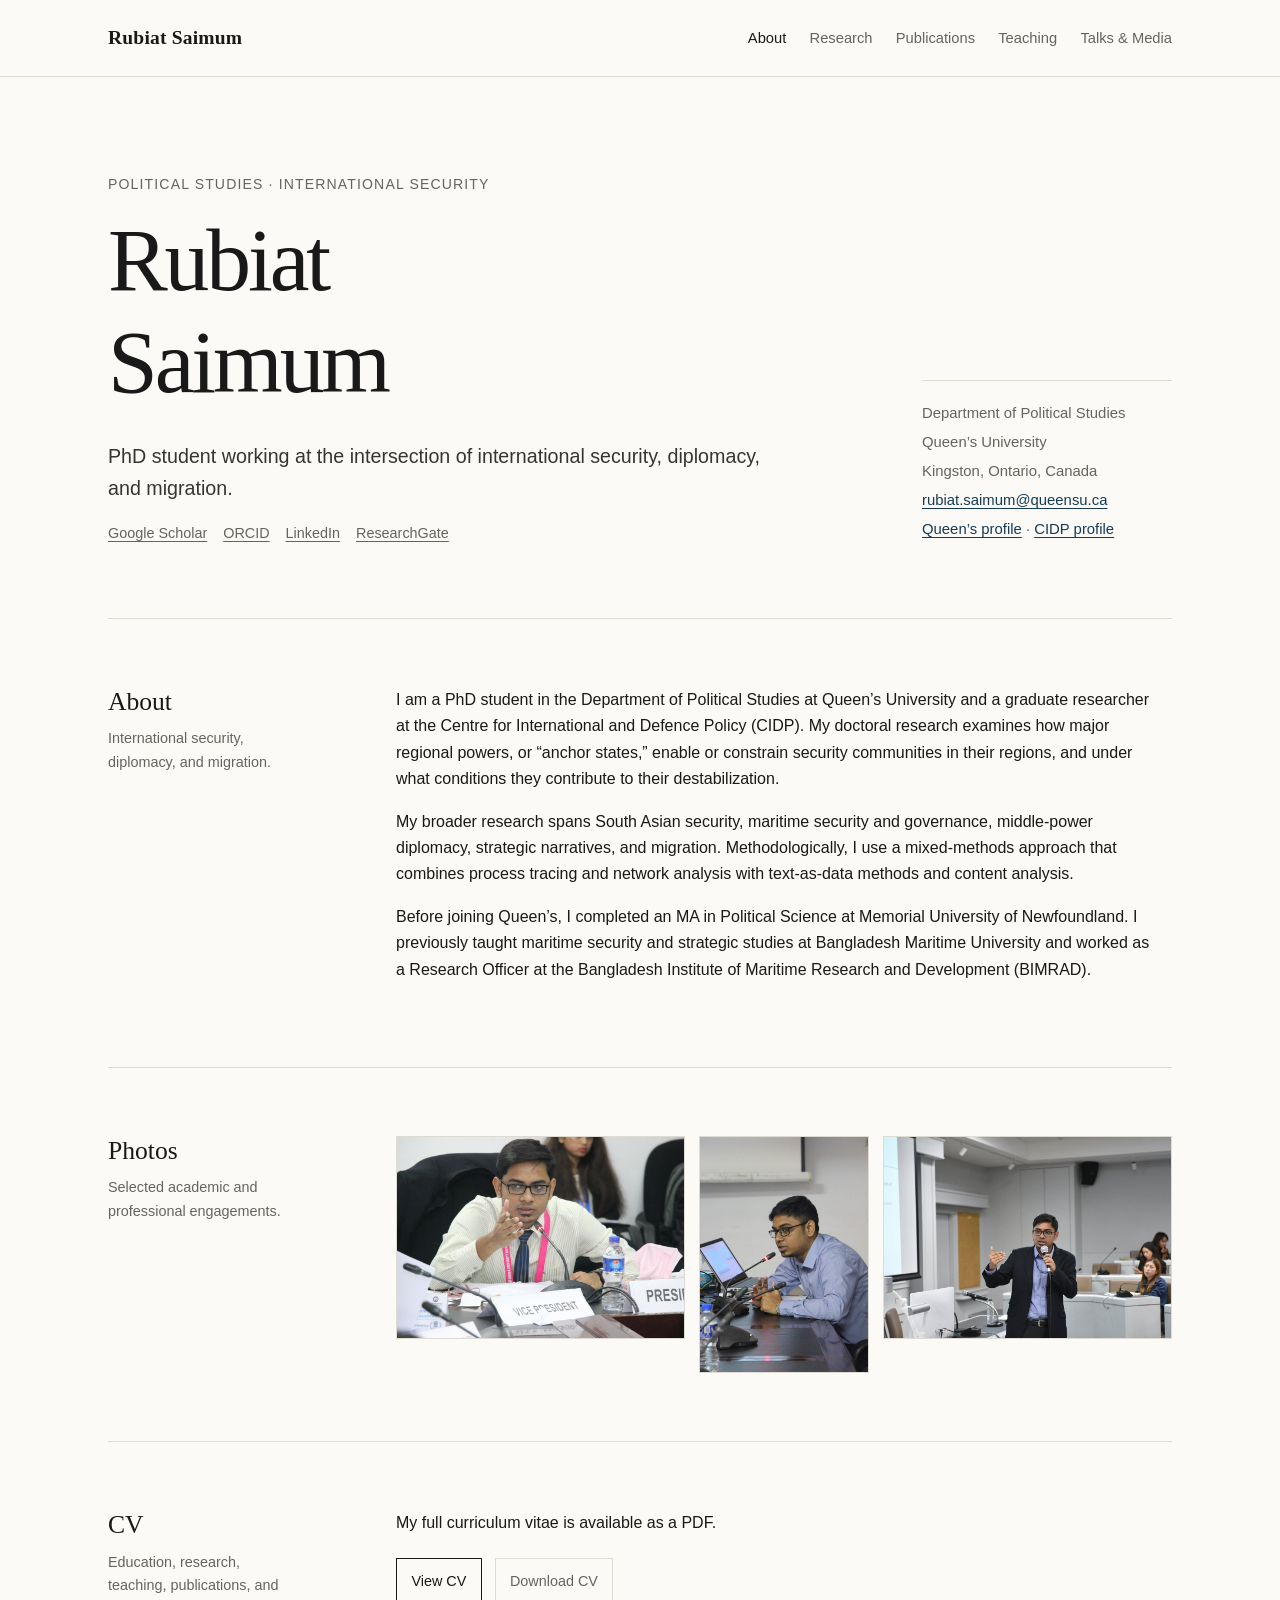
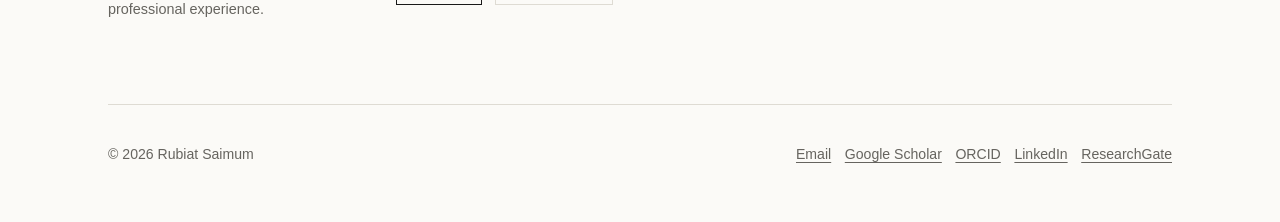
==== index.html @ 63d7f52b "Add files via upload" ====
<!doctype html>
<html lang="en">
<head>
  <meta charset="utf-8">
  <meta name="viewport" content="width=device-width, initial-scale=1">
  <title>Rubiat Saimum | Political Studies, International Security &amp; Diplomacy</title>
  <meta name="description" content="Rubiat Saimum is a PhD student in Political Studies at Queen’s University working at the intersection of international security, diplomacy, and migration.">
  <meta name="author" content="Rubiat Saimum">
  <meta name="robots" content="index, follow">
  <link rel="canonical" href="https://rubiatsaimum.com/">
  <link rel="icon" href="favicon.svg" type="image/svg+xml">
  <meta property="og:type" content="website">
  <meta property="og:title" content="Rubiat Saimum | Political Studies, International Security &amp; Diplomacy">
  <meta property="og:description" content="PhD student working at the intersection of international security, diplomacy, and migration.">
  <meta property="og:url" content="https://rubiatsaimum.com/">
  <meta property="og:image" content="https://rubiatsaimum.com/presentation-talk.jpg">
  <meta property="og:image:alt" content="Rubiat Saimum speaking at an academic event">
  <meta name="twitter:card" content="summary_large_image">
  <meta name="twitter:title" content="Rubiat Saimum | Political Studies, International Security &amp; Diplomacy">
  <meta name="twitter:description" content="PhD student working at the intersection of international security, diplomacy, and migration.">
  <meta name="twitter:image" content="https://rubiatsaimum.com/presentation-talk.jpg">
  <link rel="stylesheet" href="styles.css">
</head>
<body>
<a class="skip-link" href="#main">Skip to content</a>
<header class="site-header">
  <div class="header-inner">
    <a class="brand" href="index.html">Rubiat Saimum</a>
    <button class="menu-button" aria-expanded="false" aria-controls="site-nav">Menu</button>
    <nav class="nav" id="site-nav" aria-label="Primary navigation">
      <a href="index.html" aria-current="page">About</a>
      <a href="research.html">Research</a>
      <a href="publications.html">Publications</a>
      <a href="teaching.html">Teaching</a>
      <a href="talks.html">Talks &amp; Media</a>
    </nav>
  </div>
</header>

<main id="main">
  <section class="hero">
    <div class="hero-copy">
      <p class="eyebrow">Political Studies · International Security</p>
      <h1>Rubiat<br>Saimum</h1>
      <p class="lead">PhD student working at the intersection of international security, diplomacy, and migration.</p>
      <div class="profile-links" aria-label="Academic profiles">
        <a href="https://scholar.google.com/citations?user=NE5JdIwAAAAJ&hl=en" target="_blank" rel="noopener">Google Scholar</a>
        <a href="https://orcid.org/0000-0001-8990-4935" target="_blank" rel="noopener">ORCID</a>
        <a href="https://www.linkedin.com/in/rubiat-s-39254a151/" target="_blank" rel="noopener">LinkedIn</a>
        <a href="https://www.researchgate.net/profile/Rubiat-Saimum" target="_blank" rel="noopener">ResearchGate</a>
      </div>
    </div>

    <aside class="hero-meta" aria-label="Affiliation and contact">
      <p>Department of Political Studies</p>
      <p>Queen’s University</p>
      <p>Kingston, Ontario, Canada</p>
      <p><a href="mailto:rubiat.saimum@queensu.ca">rubiat.saimum@queensu.ca</a></p>
      <p><a href="https://www.queensu.ca/politics/people/saimum-rubiat" target="_blank" rel="noopener">Queen’s profile</a> · <a href="https://www.queensu.ca/cidp/people-search/rubiat-saimum" target="_blank" rel="noopener">CIDP profile</a></p>
    </aside>
  </section>

  <section class="section">
    <div class="section-grid">
      <div>
        <h2 class="section-title">About</h2>
        <p class="section-kicker">International security, diplomacy, and migration.</p>
      </div>
      <div class="content">
        <p>I am a PhD student in the Department of Political Studies at Queen’s University and a graduate researcher at the Centre for International and Defence Policy (CIDP). My doctoral research examines how major regional powers, or “anchor states,” enable or constrain security communities in their regions, and under what conditions they contribute to their destabilization.</p>
        <p>My broader research spans South Asian security, maritime security and governance, middle-power diplomacy, strategic narratives, and migration. Methodologically, I use a mixed-methods approach that combines process tracing and network analysis with text-as-data methods and content analysis.</p>
        <p>Before joining Queen’s, I completed an MA in Political Science at Memorial University of Newfoundland. I previously taught maritime security and strategic studies at Bangladesh Maritime University and worked as a Research Officer at the Bangladesh Institute of Maritime Research and Development (BIMRAD).</p>
      </div>
    </div>
  </section>

  <section class="section photo-section" aria-labelledby="photos-title">
    <div class="section-grid">
      <div>
        <h2 class="section-title" id="photos-title">Photos</h2>
        <p class="section-kicker">Selected academic and professional engagements.</p>
      </div>
      <div class="photo-strip photo-strip-contained">
        <figure class="photo-card photo-card-wide"><img src="meeting-vice-president.jpg" alt="Rubiat Saimum speaking during a formal meeting" loading="eager"></figure>
        <figure class="photo-card photo-card-tall"><img src="meeting-discussion.jpg" alt="Rubiat Saimum speaking at a conference table" loading="lazy"></figure>
        <figure class="photo-card photo-card-wide"><img src="presentation-talk.jpg" alt="Rubiat Saimum giving a presentation with a handheld microphone" loading="lazy"></figure>
      </div>
    </div>
  </section>

  <section class="section">
    <div class="section-grid">
      <div>
        <h2 class="section-title">CV</h2>
        <p class="section-kicker">Education, research, teaching, publications, and professional experience.</p>
      </div>
      <div class="content">
        <p>My full curriculum vitae is available as a PDF.</p>
        <div class="button-row">
          <a class="button" href="Rubiat_Saimum_CV.pdf" target="_blank" rel="noopener">View CV</a>
          <a class="button secondary" href="Rubiat_Saimum_CV.pdf" download>Download CV</a>
        </div>
      </div>
    </div>
  </section>
</main>

<footer>
  <div>© <span data-year></span> Rubiat Saimum</div>
  <div class="footer-links">
    <a href="mailto:rubiat.saimum@queensu.ca">Email</a>
    <a href="https://scholar.google.com/citations?user=NE5JdIwAAAAJ&hl=en" target="_blank" rel="noopener">Google Scholar</a>
    <a href="https://orcid.org/0000-0001-8990-4935" target="_blank" rel="noopener">ORCID</a>
    <a href="https://www.linkedin.com/in/rubiat-s-39254a151/" target="_blank" rel="noopener">LinkedIn</a>
    <a href="https://www.researchgate.net/profile/Rubiat-Saimum" target="_blank" rel="noopener">ResearchGate</a>
  </div>
</footer>

<script src="script.js"></script>
<script type="application/ld+json">
{
  "@context": "https://schema.org",
  "@type": "Person",
  "name": "Rubiat Saimum",
  "url": "https://rubiatsaimum.com",
  "email": "mailto:rubiat.saimum@queensu.ca",
  "jobTitle": "PhD Student in Political Studies",
  "affiliation": [
    {"@type":"CollegeOrUniversity","name":"Queen's University"},
    {"@type":"Organization","name":"Centre for International and Defence Policy"}
  ],
  "alumniOf": [
    {"@type":"CollegeOrUniversity","name":"Memorial University of Newfoundland"},
    {"@type":"CollegeOrUniversity","name":"University of Dhaka"}
  ],
  "sameAs": [
    "https://scholar.google.com/citations?user=NE5JdIwAAAAJ&hl=en",
    "https://www.linkedin.com/in/rubiat-s-39254a151/",
    "https://orcid.org/0000-0001-8990-4935",
    "https://www.researchgate.net/profile/Rubiat-Saimum",
    "https://www.queensu.ca/politics/people/saimum-rubiat",
    "https://www.queensu.ca/cidp/people-search/rubiat-saimum"
  ]
}
</script>
</body>
</html>
---- styles.css ----
:root {
  --bg: #fbfaf7;
  --surface: #ffffff;
  --text: #191919;
  --muted: #66645f;
  --line: #dedbd3;
  --accent: #173b57;
  --accent-soft: #edf2f5;
  --max: 1120px;
  --content: 760px;
}

* { box-sizing: border-box; }
html { scroll-behavior: smooth; }
body {
  margin: 0;
  background: var(--bg);
  color: var(--text);
  font-family: Inter, ui-sans-serif, -apple-system, BlinkMacSystemFont, "Segoe UI", sans-serif;
  line-height: 1.65;
  -webkit-font-smoothing: antialiased;
}

a { color: var(--accent); text-decoration-thickness: 1px; text-underline-offset: 3px; }
a:hover { text-decoration-thickness: 2px; }

.skip-link { position: absolute; left: -9999px; top: 0; background: var(--text); color: white; padding: .6rem .8rem; z-index: 100; }
.skip-link:focus { left: .75rem; top: .75rem; }

.site-header {
  border-bottom: 1px solid var(--line);
  background: rgba(251,250,247,.96);
  position: sticky;
  top: 0;
  z-index: 20;
  backdrop-filter: blur(10px);
}
.header-inner {
  max-width: var(--max);
  margin: 0 auto;
  min-height: 76px;
  display: flex;
  align-items: center;
  justify-content: space-between;
  gap: 2rem;
  padding: 0 28px;
}
.brand {
  color: var(--text);
  text-decoration: none;
  font-family: Georgia, "Times New Roman", serif;
  font-size: 1.22rem;
  letter-spacing: .01em;
  font-weight: 700;
}
.nav { display: flex; gap: 1.45rem; align-items: center; }
.nav a {
  color: var(--muted);
  text-decoration: none;
  font-size: .92rem;
}
.nav a:hover, .nav a[aria-current="page"] { color: var(--text); }
.menu-button { display: none; border: 1px solid var(--line); background: transparent; padding: .48rem .65rem; font: inherit; }

main { max-width: var(--max); margin: 0 auto; padding: 0 28px; }
.hero {
  display: grid;
  grid-template-columns: minmax(0, 1fr) 250px;
  gap: 5rem;
  padding: 96px 0 72px;
  border-bottom: 1px solid var(--line);
}
.eyebrow { margin: 0 0 .8rem; color: var(--muted); font-size: .88rem; letter-spacing: .08em; text-transform: uppercase; }
h1, h2, h3 { font-family: Georgia, "Times New Roman", serif; line-height: 1.14; }
h1 { margin: 0; font-size: clamp(3rem, 7vw, 5.9rem); font-weight: 500; letter-spacing: -.035em; }
.hero-copy { max-width: 720px; }
.hero-copy .lead { margin: 1.65rem 0 0; font-size: 1.23rem; color: #363532; max-width: 680px; }
.hero-meta { align-self: end; border-top: 1px solid var(--line); padding-top: 1rem; font-size: .93rem; color: var(--muted); }
.hero-meta p { margin: .28rem 0; }


.photo-strip {
  display: grid;
  grid-template-columns: 1.35fr .8fr 1.35fr;
  gap: 14px;
  padding: 22px 0 0;
}
.photo-card {
  margin: 0;
  overflow: hidden;
  background: var(--surface);
  border: 1px solid var(--line);
}
.photo-card img {
  display: block;
  width: 100%;
  height: 100%;
  object-fit: cover;
}
.photo-card-wide { aspect-ratio: 1.42 / 1; }
.photo-card-tall { aspect-ratio: .72 / 1; }
.photo-card-wide img { object-position: center center; }
.photo-card-tall img { object-position: center 42%; }

.section { padding: 68px 0; border-bottom: 1px solid var(--line); }
.section-grid { display: grid; grid-template-columns: 220px minmax(0, 1fr); gap: 4.25rem; }
.section-title { margin: 0; font-size: 1.6rem; font-weight: 500; }
.section-kicker { color: var(--muted); font-size: .9rem; margin-top: .7rem; max-width: 185px; }
.content { max-width: var(--content); }
.content > :first-child { margin-top: 0; }
.content p { margin: 0 0 1rem; }

.topic-grid { display: grid; grid-template-columns: repeat(2, minmax(0,1fr)); gap: 1rem; }
.topic { background: var(--surface); border: 1px solid var(--line); padding: 1.2rem 1.25rem; }
.topic h3 { margin: 0 0 .45rem; font-size: 1.12rem; }
.topic p { color: var(--muted); margin: 0; font-size: .94rem; }

.pub-list { list-style: none; margin: 0; padding: 0; }
.pub-item { padding: 1.15rem 0 1.35rem; border-top: 1px solid var(--line); }
.pub-item:first-child { border-top: 0; padding-top: 0; }
.pub-year { font-size: .84rem; color: var(--muted); letter-spacing: .06em; text-transform: uppercase; margin-bottom: .25rem; }
.pub-title { font-family: Georgia, "Times New Roman", serif; font-size: 1.15rem; line-height: 1.35; margin-bottom: .18rem; }
.pub-meta { color: var(--muted); font-size: .94rem; }
.pub-links { margin-top: .35rem; font-size: .89rem; }
.pub-links a { margin-right: .9rem; }

.page-hero { padding: 82px 0 50px; border-bottom: 1px solid var(--line); }
.page-hero h1 { font-size: clamp(2.8rem, 6vw, 4.7rem); }
.page-hero p { max-width: 720px; color: var(--muted); font-size: 1.06rem; margin: 1.25rem 0 0; }
.category { padding: 54px 0 18px; }
.category h2 { font-size: 1.7rem; font-weight: 500; margin: 0 0 1.4rem; }
.year-group { display: grid; grid-template-columns: 90px minmax(0,1fr); gap: 2rem; padding: 1.1rem 0 1.8rem; border-top: 1px solid var(--line); }
.year-group:first-of-type { border-top: 0; }
.year-label { color: var(--muted); font-size: .9rem; padding-top: .18rem; }

.timeline { list-style: none; margin: 0; padding: 0; }
.timeline li { display: grid; grid-template-columns: 155px minmax(0,1fr); gap: 1.7rem; padding: 1rem 0; border-top: 1px solid var(--line); }
.timeline li:first-child { border-top: 0; padding-top: 0; }
.date { color: var(--muted); font-size: .9rem; }
.timeline strong { font-family: Georgia, "Times New Roman", serif; font-size: 1.05rem; font-weight: 600; }

.button-row { display: flex; gap: .8rem; flex-wrap: wrap; margin-top: 1.35rem; }
.button { display: inline-block; border: 1px solid var(--text); color: var(--text); text-decoration: none; padding: .64rem .9rem; font-size: .9rem; }
.button:hover { background: var(--text); color: white; }
.button.secondary { border-color: var(--line); color: var(--muted); }
.button.secondary:hover { border-color: var(--text); color: var(--text); background: transparent; }

footer { max-width: var(--max); margin: 0 auto; padding: 38px 28px 55px; display: flex; justify-content: space-between; gap: 2rem; color: var(--muted); font-size: .88rem; }
footer a { color: inherit; }

@media (max-width: 820px) {
  .header-inner { min-height: 66px; }
  .menu-button { display: block; }
  .nav { display: none; position: absolute; top: 66px; left: 0; right: 0; background: var(--bg); border-bottom: 1px solid var(--line); padding: 1rem 28px 1.2rem; flex-direction: column; align-items: flex-start; gap: .75rem; }
  .nav.open { display: flex; }
  .hero { grid-template-columns: 1fr; gap: 2.5rem; padding: 64px 0 50px; }
  .hero-meta { max-width: 420px; }
  .photo-strip { grid-template-columns: 1fr 1fr; }
  .photo-card-wide:last-child { grid-column: 1 / -1; aspect-ratio: 1.8 / 1; }
  .section-grid { grid-template-columns: 1fr; gap: 2rem; }
  .section-kicker { max-width: 520px; }
  .topic-grid { grid-template-columns: 1fr; }
  .year-group { grid-template-columns: 1fr; gap: .5rem; }
  .timeline li { grid-template-columns: 1fr; gap: .25rem; }
  footer { flex-direction: column; }
}

@media (max-width: 520px) {
  .header-inner, main, footer { padding-left: 20px; padding-right: 20px; }
  h1 { font-size: 3.25rem; }
  .section { padding: 52px 0; }
  .photo-strip { grid-template-columns: 1fr; gap: 10px; padding-top: 16px; }
  .photo-card, .photo-card-wide, .photo-card-tall, .photo-card-wide:last-child { grid-column: auto; aspect-ratio: 4 / 3; }
}

.profile-links { display: flex; flex-wrap: wrap; gap: .55rem 1rem; margin-top: 1.1rem; font-size: .9rem; }
.profile-links a { color: var(--muted); }
.pub-title a { color: var(--text); text-decoration: none; }
.pub-title a:hover { color: var(--accent); text-decoration: underline; text-underline-offset: 4px; }
.footer-links { display: flex; flex-wrap: wrap; gap: .45rem .85rem; justify-content: flex-end; }
@media (max-width: 820px) { .footer-links { justify-content: flex-start; } }

/* Refined About page */
.photo-section .section-grid { align-items: start; }
.photo-strip-contained { padding-top: 0; }

/* Interactive research network */
.research-network-section {
  padding: 60px 0 80px;
  border-bottom: 1px solid var(--line);
}
.network-heading {
  display: flex;
  align-items: end;
  justify-content: space-between;
  gap: 2rem;
  margin-bottom: 1.5rem;
}
.network-heading h2 {
  margin: 0;
  font-size: 1.7rem;
  font-weight: 500;
}
.network-heading p {
  margin: 0;
  color: var(--muted);
  font-size: .92rem;
}
.network-layout {
  display: grid;
  grid-template-columns: minmax(0, 1fr) 310px;
  gap: 2rem;
  align-items: stretch;
}
.network-canvas {
  min-width: 0;
  background: var(--surface);
  border: 1px solid var(--line);
  overflow: hidden;
}
.research-network {
  display: block;
  width: 100%;
  height: auto;
  min-height: 520px;
}
.network-edges line {
  stroke: #cfcac0;
  stroke-width: 1.5;
  vector-effect: non-scaling-stroke;
}
.network-center circle {
  fill: var(--text);
  stroke: var(--text);
  stroke-width: 2;
}
.network-center text {
  fill: white;
  font-family: Georgia, "Times New Roman", serif;
  font-size: 20px;
  pointer-events: none;
}
.network-node {
  cursor: pointer;
  transform-box: fill-box;
  transform-origin: center;
  transition: transform .18s ease, filter .18s ease;
  outline: none;
}
.network-node circle {
  fill: #f7f9fa;
  stroke: var(--accent);
  stroke-width: 2;
  transition: fill .18s ease, stroke-width .18s ease;
}
.network-node text {
  fill: var(--text);
  font-family: Inter, ui-sans-serif, -apple-system, BlinkMacSystemFont, "Segoe UI", sans-serif;
  font-size: 17px;
  font-weight: 600;
  pointer-events: none;
}
.network-node:hover,
.network-node:focus,
.network-node.is-active {
  transform: scale(1.14);
  filter: drop-shadow(0 8px 12px rgba(23,59,87,.13));
}
.network-node:hover circle,
.network-node:focus circle,
.network-node.is-active circle {
  fill: var(--accent-soft);
  stroke-width: 3;
}
.network-detail {
  background: var(--surface);
  border: 1px solid var(--line);
  padding: 1.5rem;
  align-self: stretch;
}
.network-detail-label {
  margin: 0 0 .45rem;
  color: var(--muted);
  font-size: .78rem;
  letter-spacing: .08em;
  text-transform: uppercase;
}
.network-detail h3 {
  margin: 0 0 .8rem;
  font-size: 1.35rem;
  font-weight: 500;
}
.network-detail p:last-child {
  margin-bottom: 0;
  color: var(--muted);
}

@media (max-width: 900px) {
  .network-layout { grid-template-columns: 1fr; }
  .network-detail { min-height: 160px; }
}

@media (max-width: 620px) {
  .network-heading { align-items: flex-start; flex-direction: column; gap: .4rem; }
  .research-network-section { padding: 46px 0 60px; }
  .research-network { min-height: 390px; }
  .network-node text { font-size: 15px; }
}
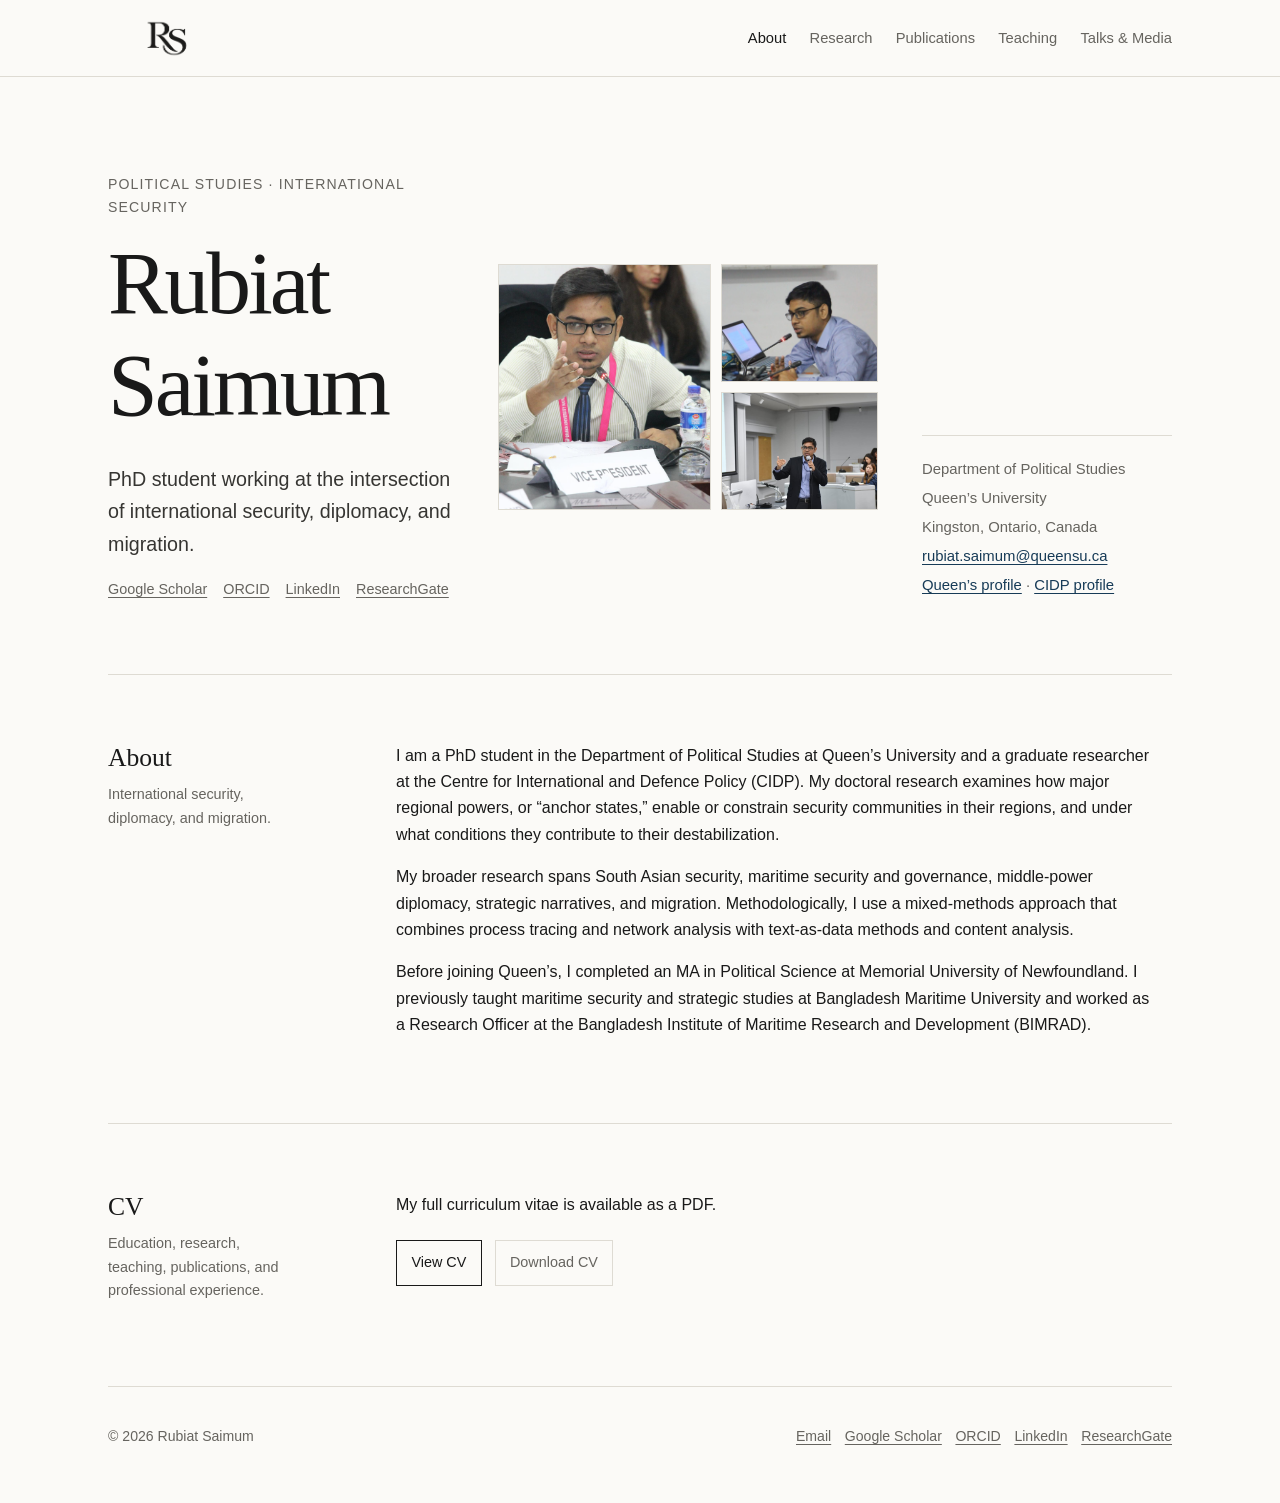
==== commit 4690395a: "Add files via upload" ====
--- a/index.html
+++ b/index.html
@@ -25,7 +25,7 @@
 <a class="skip-link" href="#main">Skip to content</a>
 <header class="site-header">
   <div class="header-inner">
-    <a class="brand" href="index.html">Rubiat Saimum</a>
+    <a class="brand" href="index.html" aria-label="Rubiat Saimum home"><img src="rs-monogram.png" alt="RS monogram logo"></a>
     <button class="menu-button" aria-expanded="false" aria-controls="site-nav">Menu</button>
     <nav class="nav" id="site-nav" aria-label="Primary navigation">
       <a href="index.html" aria-current="page">About</a>
@@ -38,7 +38,7 @@
 </header>
 
 <main id="main">
-  <section class="hero">
+  <section class="hero hero-with-photos">
     <div class="hero-copy">
       <p class="eyebrow">Political Studies · International Security</p>
       <h1>Rubiat<br>Saimum</h1>
@@ -49,6 +49,12 @@
         <a href="https://www.linkedin.com/in/rubiat-s-39254a151/" target="_blank" rel="noopener">LinkedIn</a>
         <a href="https://www.researchgate.net/profile/Rubiat-Saimum" target="_blank" rel="noopener">ResearchGate</a>
       </div>
+    </div>
+
+    <div class="hero-photo-cluster" aria-label="Selected professional photographs">
+      <figure class="hero-photo hero-photo-a"><img src="meeting-vice-president.jpg" alt="Rubiat Saimum speaking during a formal meeting" loading="eager"></figure>
+      <figure class="hero-photo hero-photo-b"><img src="meeting-discussion.jpg" alt="Rubiat Saimum speaking at a conference table" loading="lazy"></figure>
+      <figure class="hero-photo hero-photo-c"><img src="presentation-talk.jpg" alt="Rubiat Saimum giving a presentation with a handheld microphone" loading="lazy"></figure>
     </div>
 
     <aside class="hero-meta" aria-label="Affiliation and contact">
@@ -70,20 +76,6 @@
         <p>I am a PhD student in the Department of Political Studies at Queen’s University and a graduate researcher at the Centre for International and Defence Policy (CIDP). My doctoral research examines how major regional powers, or “anchor states,” enable or constrain security communities in their regions, and under what conditions they contribute to their destabilization.</p>
         <p>My broader research spans South Asian security, maritime security and governance, middle-power diplomacy, strategic narratives, and migration. Methodologically, I use a mixed-methods approach that combines process tracing and network analysis with text-as-data methods and content analysis.</p>
         <p>Before joining Queen’s, I completed an MA in Political Science at Memorial University of Newfoundland. I previously taught maritime security and strategic studies at Bangladesh Maritime University and worked as a Research Officer at the Bangladesh Institute of Maritime Research and Development (BIMRAD).</p>
-      </div>
-    </div>
-  </section>
-
-  <section class="section photo-section" aria-labelledby="photos-title">
-    <div class="section-grid">
-      <div>
-        <h2 class="section-title" id="photos-title">Photos</h2>
-        <p class="section-kicker">Selected academic and professional engagements.</p>
-      </div>
-      <div class="photo-strip photo-strip-contained">
-        <figure class="photo-card photo-card-wide"><img src="meeting-vice-president.jpg" alt="Rubiat Saimum speaking during a formal meeting" loading="eager"></figure>
-        <figure class="photo-card photo-card-tall"><img src="meeting-discussion.jpg" alt="Rubiat Saimum speaking at a conference table" loading="lazy"></figure>
-        <figure class="photo-card photo-card-wide"><img src="presentation-talk.jpg" alt="Rubiat Saimum giving a presentation with a handheld microphone" loading="lazy"></figure>
       </div>
     </div>
   </section>
--- a/styles.css
+++ b/styles.css
@@ -52,6 +52,11 @@
   font-size: 1.22rem;
   letter-spacing: .01em;
   font-weight: 700;
+}
+.brand img {
+  display: block;
+  height: 42px;
+  width: auto;
 }
 .nav { display: flex; gap: 1.45rem; align-items: center; }
 .nav a {
@@ -306,3 +311,81 @@
   .research-network { min-height: 390px; }
   .network-node text { font-size: 15px; }
 }
+
+/* Hero photo cluster */
+.hero-with-photos {
+  grid-template-columns: minmax(0, 1.05fr) minmax(260px, 380px) 250px;
+  gap: 2.75rem;
+  align-items: center;
+}
+.hero-photo-cluster {
+  display: grid;
+  grid-template-columns: 1.15fr .85fr;
+  grid-template-rows: 118px 118px;
+  gap: 10px;
+  align-self: center;
+  position: relative;
+  z-index: 2;
+}
+.hero-photo {
+  margin: 0;
+  overflow: hidden;
+  border: 1px solid var(--line);
+  background: var(--surface);
+  position: relative;
+  transform-origin: center;
+  transition: transform .2s ease, box-shadow .2s ease, z-index 0s linear .2s;
+}
+.hero-photo img {
+  display: block;
+  width: 100%;
+  height: 100%;
+  object-fit: cover;
+}
+.hero-photo-a { grid-column: 1; grid-row: 1 / span 2; }
+.hero-photo-a img { object-position: center center; }
+.hero-photo-b { grid-column: 2; grid-row: 1; }
+.hero-photo-b img { object-position: center 38%; }
+.hero-photo-c { grid-column: 2; grid-row: 2; }
+.hero-photo-c img { object-position: center center; }
+.hero-photo:hover,
+.hero-photo:focus-within {
+  transform: scale(1.32);
+  box-shadow: 0 16px 36px rgba(0,0,0,.18);
+  z-index: 10;
+  transition: transform .2s ease, box-shadow .2s ease, z-index 0s;
+}
+
+@media (max-width: 1040px) {
+  .hero-with-photos {
+    grid-template-columns: minmax(0, 1fr) 310px;
+  }
+  .hero-with-photos .hero-meta {
+    grid-column: 1 / -1;
+    max-width: 520px;
+  }
+}
+
+@media (max-width: 820px) {
+  .hero-with-photos { grid-template-columns: 1fr; gap: 2rem; }
+  .hero-photo-cluster {
+    width: min(100%, 520px);
+    grid-template-rows: 140px 140px;
+  }
+  .hero-with-photos .hero-meta { grid-column: auto; }
+  .hero-photo:hover,
+  .hero-photo:focus-within { transform: scale(1.12); }
+}
+
+@media (max-width: 520px) {
+  .hero-photo-cluster {
+    grid-template-columns: 1fr 1fr;
+    grid-template-rows: 135px 110px;
+    gap: 8px;
+  }
+  .hero-photo-a { grid-column: 1 / -1; grid-row: 1; }
+  .hero-photo-b { grid-column: 1; grid-row: 2; }
+  .hero-photo-c { grid-column: 2; grid-row: 2; }
+  .hero-photo:hover,
+  .hero-photo:focus-within { transform: scale(1.06); }
+}
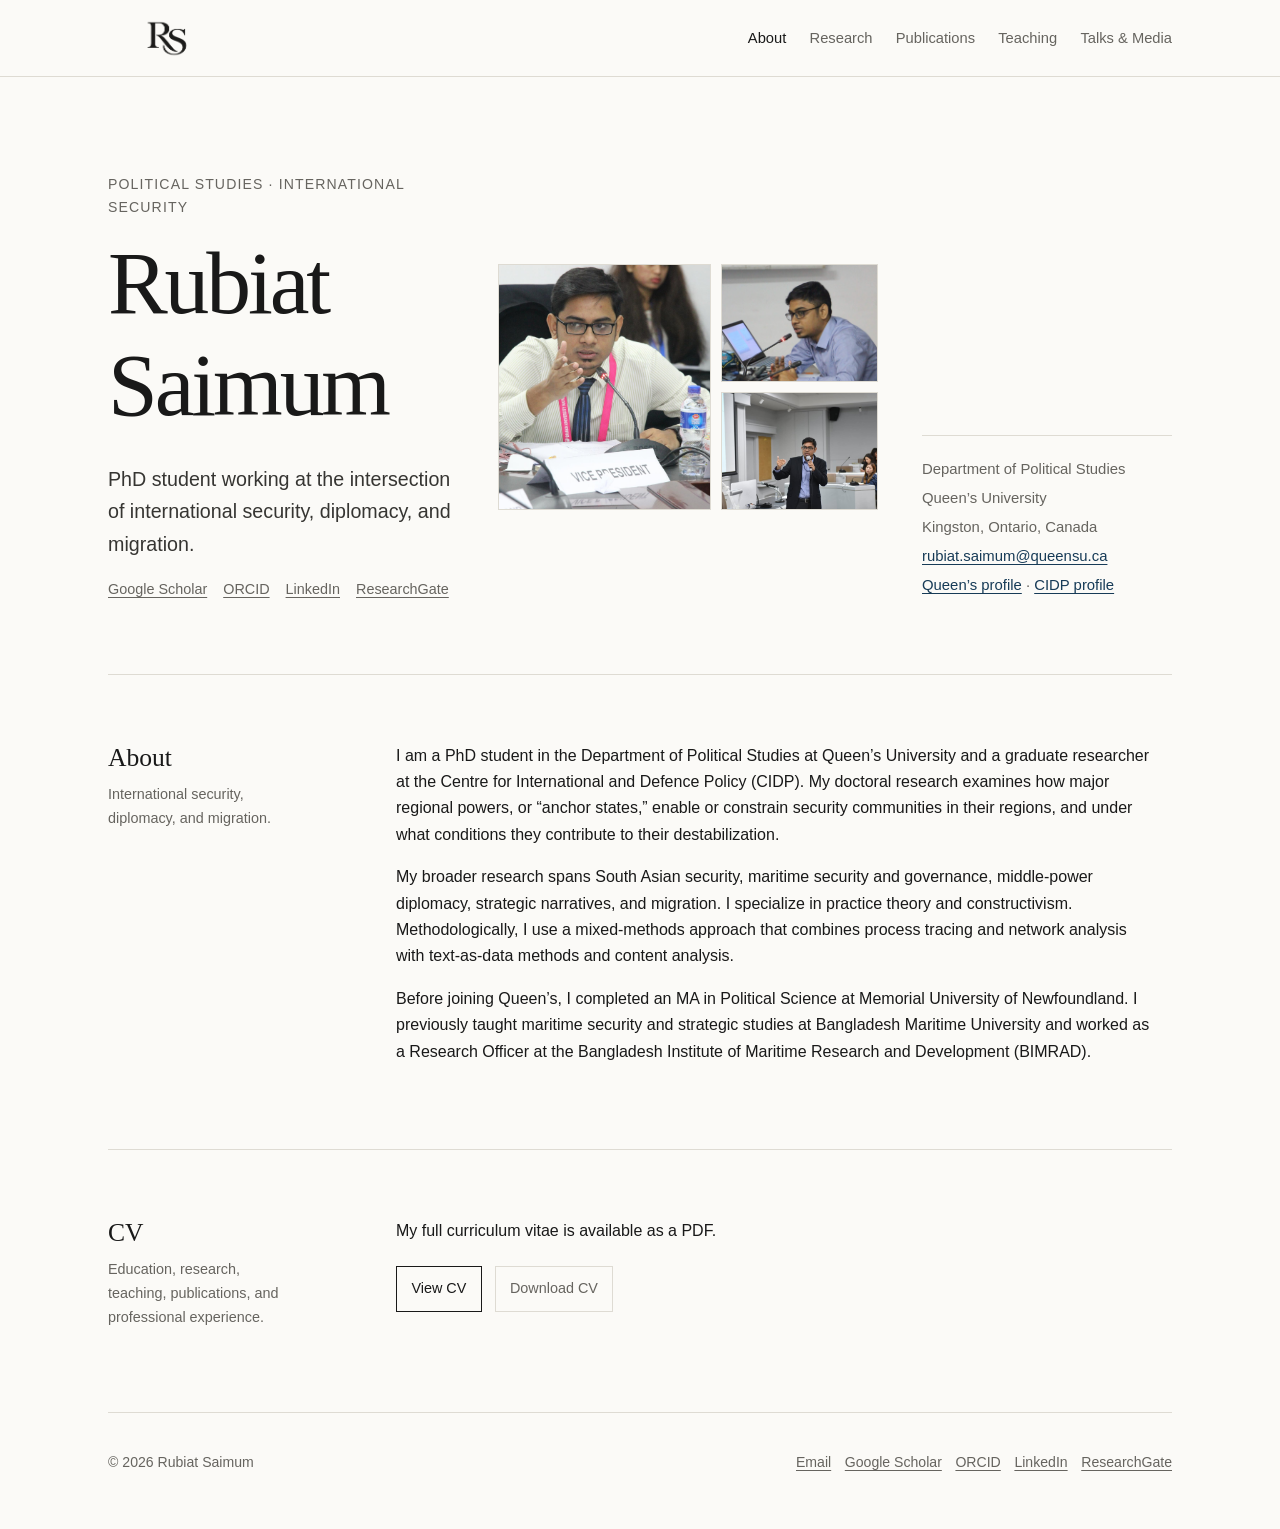
==== commit 568d0b24: "Update index.html" ====
--- a/index.html
+++ b/index.html
@@ -74,7 +74,7 @@
       </div>
       <div class="content">
         <p>I am a PhD student in the Department of Political Studies at Queen’s University and a graduate researcher at the Centre for International and Defence Policy (CIDP). My doctoral research examines how major regional powers, or “anchor states,” enable or constrain security communities in their regions, and under what conditions they contribute to their destabilization.</p>
-        <p>My broader research spans South Asian security, maritime security and governance, middle-power diplomacy, strategic narratives, and migration. Methodologically, I use a mixed-methods approach that combines process tracing and network analysis with text-as-data methods and content analysis.</p>
+        <p>My broader research spans South Asian security, maritime security and governance, middle-power diplomacy, strategic narratives, and migration. I specialize in practice theory and constructivism. Methodologically, I use a mixed-methods approach that combines process tracing and network analysis with text-as-data methods and content analysis.</p>
         <p>Before joining Queen’s, I completed an MA in Political Science at Memorial University of Newfoundland. I previously taught maritime security and strategic studies at Bangladesh Maritime University and worked as a Research Officer at the Bangladesh Institute of Maritime Research and Development (BIMRAD).</p>
       </div>
     </div>
@@ -89,7 +89,7 @@
       <div class="content">
         <p>My full curriculum vitae is available as a PDF.</p>
         <div class="button-row">
-          <a class="button" href="Rubiat_Saimum_CV.pdf" target="_blank" rel="noopener">View CV</a>
+          <a class="button" href="cv.html">View CV</a>
           <a class="button secondary" href="Rubiat_Saimum_CV.pdf" download>Download CV</a>
         </div>
       </div>
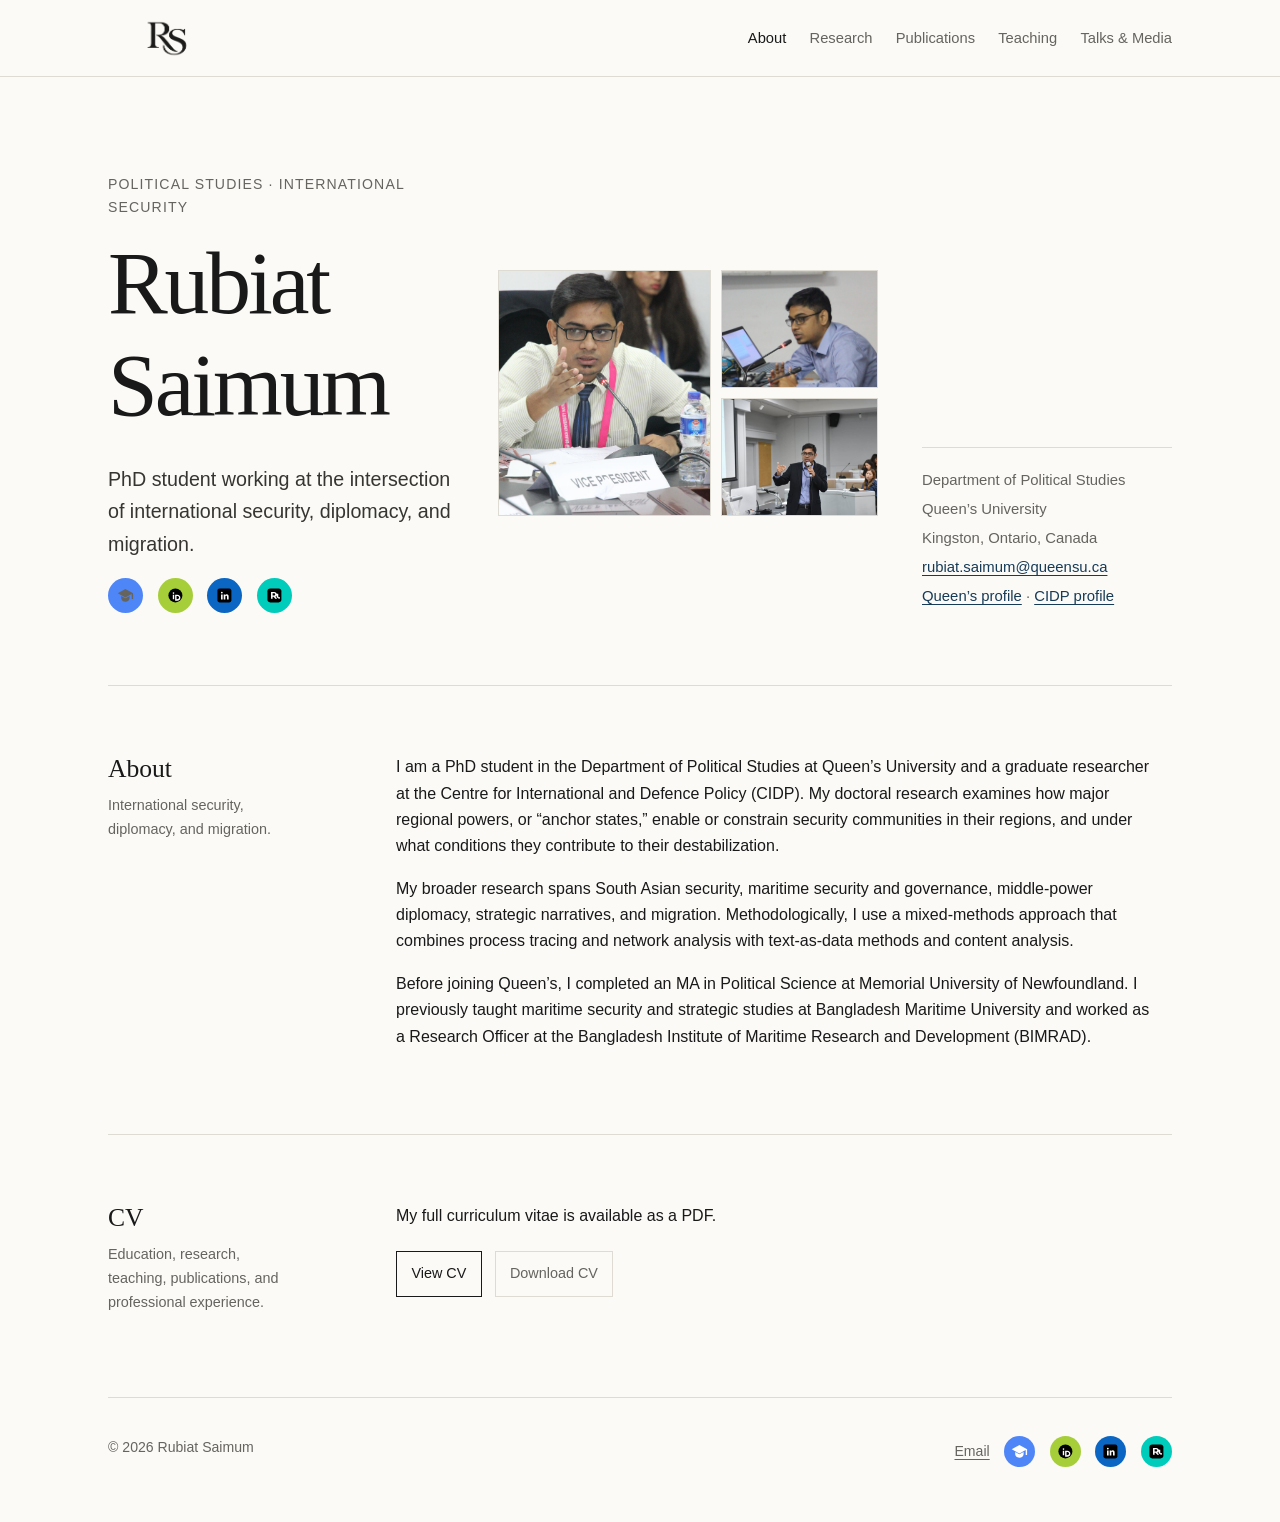
==== commit 148d2159: "Add files via upload" ====
--- a/index.html
+++ b/index.html
@@ -43,11 +43,19 @@
       <p class="eyebrow">Political Studies · International Security</p>
       <h1>Rubiat<br>Saimum</h1>
       <p class="lead">PhD student working at the intersection of international security, diplomacy, and migration.</p>
-      <div class="profile-links" aria-label="Academic profiles">
-        <a href="https://scholar.google.com/citations?user=NE5JdIwAAAAJ&hl=en" target="_blank" rel="noopener">Google Scholar</a>
-        <a href="https://orcid.org/0000-0001-8990-4935" target="_blank" rel="noopener">ORCID</a>
-        <a href="https://www.linkedin.com/in/rubiat-s-39254a151/" target="_blank" rel="noopener">LinkedIn</a>
-        <a href="https://www.researchgate.net/profile/Rubiat-Saimum" target="_blank" rel="noopener">ResearchGate</a>
+      <div class="profile-links icon-links" aria-label="Academic profiles">
+        <a class="icon-link scholar" href="https://scholar.google.com/citations?user=NE5JdIwAAAAJ&hl=en" target="_blank" rel="noopener" aria-label="Google Scholar" title="Google Scholar">
+          <svg viewBox="0 0 24 24" aria-hidden="true"><path d="M12 3 1 9l11 6 9-4.91V17h2V9L12 3Zm-6 9.97V16c0 2.76 2.69 5 6 5s6-2.24 6-5v-3.03l-6 3.27-6-3.27Z"/></svg>
+        </a>
+        <a class="icon-link orcid" href="https://orcid.org/0000-0001-8990-4935" target="_blank" rel="noopener" aria-label="ORCID" title="ORCID">
+          <svg viewBox="0 0 24 24" aria-hidden="true"><circle cx="12" cy="12" r="10"/><path d="M9.28 7.54a1.18 1.18 0 1 1 0 2.36 1.18 1.18 0 0 1 0-2.36Zm-1 3.37h2v6.62h-2Zm3.33 0h3.03c2.89 0 4.48 1.9 4.48 4.31 0 2.63-1.91 4.31-4.55 4.31h-2.96Zm2 1.79v4.75h.77c1.61 0 2.88-.8 2.88-2.38 0-1.46-1.11-2.37-2.83-2.37Z" fill="#fff"/></svg>
+        </a>
+        <a class="icon-link linkedin" href="https://www.linkedin.com/in/rubiat-s-39254a151/" target="_blank" rel="noopener" aria-label="LinkedIn" title="LinkedIn">
+          <svg viewBox="0 0 24 24" aria-hidden="true"><rect x="2" y="2" width="20" height="20" rx="3" ry="3"/><path d="M8.34 9.25a1.31 1.31 0 1 1 0-2.62 1.31 1.31 0 0 1 0 2.62ZM7.2 10.64h2.28v7.16H7.2Zm3.71 0h2.18v.98h.03c.3-.58 1.05-1.2 2.17-1.2 2.32 0 2.75 1.53 2.75 3.53v3.85h-2.28V14.4c0-.81-.01-1.85-1.13-1.85-1.13 0-1.31.88-1.31 1.79v3.46h-2.28Z" fill="#fff"/></svg>
+        </a>
+        <a class="icon-link researchgate" href="https://www.researchgate.net/profile/Rubiat-Saimum" target="_blank" rel="noopener" aria-label="ResearchGate" title="ResearchGate">
+          <svg viewBox="0 0 24 24" aria-hidden="true"><rect x="2" y="2" width="20" height="20" rx="4" ry="4"/><path d="M7.2 16.95V7.12h4.36c2.38 0 3.92 1.38 3.92 3.48 0 1.58-.9 2.7-2.34 3.15l2.67 3.2h-2.6l-2.29-2.95H9.39v2.95Zm2.19-4.78h1.82c1.2 0 1.95-.59 1.95-1.53 0-.97-.72-1.55-1.95-1.55H9.39Zm8.31 4.78v-1.58h-1.01c-.91 0-1.36-.4-1.36-1.26V9.53h2.19v4.03c0 .39.16.57.56.57h1.62v2.82Z" fill="#fff"/></svg>
+        </a>
       </div>
     </div>
 
@@ -74,7 +82,7 @@
       </div>
       <div class="content">
         <p>I am a PhD student in the Department of Political Studies at Queen’s University and a graduate researcher at the Centre for International and Defence Policy (CIDP). My doctoral research examines how major regional powers, or “anchor states,” enable or constrain security communities in their regions, and under what conditions they contribute to their destabilization.</p>
-        <p>My broader research spans South Asian security, maritime security and governance, middle-power diplomacy, strategic narratives, and migration. I specialize in practice theory and constructivism. Methodologically, I use a mixed-methods approach that combines process tracing and network analysis with text-as-data methods and content analysis.</p>
+        <p>My broader research spans South Asian security, maritime security and governance, middle-power diplomacy, strategic narratives, and migration. Methodologically, I use a mixed-methods approach that combines process tracing and network analysis with text-as-data methods and content analysis.</p>
         <p>Before joining Queen’s, I completed an MA in Political Science at Memorial University of Newfoundland. I previously taught maritime security and strategic studies at Bangladesh Maritime University and worked as a Research Officer at the Bangladesh Institute of Maritime Research and Development (BIMRAD).</p>
       </div>
     </div>
@@ -99,12 +107,20 @@
 
 <footer>
   <div>© <span data-year></span> Rubiat Saimum</div>
-  <div class="footer-links">
+  <div class="footer-links icon-links">
     <a href="mailto:rubiat.saimum@queensu.ca">Email</a>
-    <a href="https://scholar.google.com/citations?user=NE5JdIwAAAAJ&hl=en" target="_blank" rel="noopener">Google Scholar</a>
-    <a href="https://orcid.org/0000-0001-8990-4935" target="_blank" rel="noopener">ORCID</a>
-    <a href="https://www.linkedin.com/in/rubiat-s-39254a151/" target="_blank" rel="noopener">LinkedIn</a>
-    <a href="https://www.researchgate.net/profile/Rubiat-Saimum" target="_blank" rel="noopener">ResearchGate</a>
+    <a class="icon-link scholar" href="https://scholar.google.com/citations?user=NE5JdIwAAAAJ&hl=en" target="_blank" rel="noopener" aria-label="Google Scholar" title="Google Scholar">
+      <svg viewBox="0 0 24 24" aria-hidden="true"><path d="M12 3 1 9l11 6 9-4.91V17h2V9L12 3Zm-6 9.97V16c0 2.76 2.69 5 6 5s6-2.24 6-5v-3.03l-6 3.27-6-3.27Z"/></svg>
+    </a>
+    <a class="icon-link orcid" href="https://orcid.org/0000-0001-8990-4935" target="_blank" rel="noopener" aria-label="ORCID" title="ORCID">
+      <svg viewBox="0 0 24 24" aria-hidden="true"><circle cx="12" cy="12" r="10"/><path d="M9.28 7.54a1.18 1.18 0 1 1 0 2.36 1.18 1.18 0 0 1 0-2.36Zm-1 3.37h2v6.62h-2Zm3.33 0h3.03c2.89 0 4.48 1.9 4.48 4.31 0 2.63-1.91 4.31-4.55 4.31h-2.96Zm2 1.79v4.75h.77c1.61 0 2.88-.8 2.88-2.38 0-1.46-1.11-2.37-2.83-2.37Z" fill="#fff"/></svg>
+    </a>
+    <a class="icon-link linkedin" href="https://www.linkedin.com/in/rubiat-s-39254a151/" target="_blank" rel="noopener" aria-label="LinkedIn" title="LinkedIn">
+      <svg viewBox="0 0 24 24" aria-hidden="true"><rect x="2" y="2" width="20" height="20" rx="3" ry="3"/><path d="M8.34 9.25a1.31 1.31 0 1 1 0-2.62 1.31 1.31 0 0 1 0 2.62ZM7.2 10.64h2.28v7.16H7.2Zm3.71 0h2.18v.98h.03c.3-.58 1.05-1.2 2.17-1.2 2.32 0 2.75 1.53 2.75 3.53v3.85h-2.28V14.4c0-.81-.01-1.85-1.13-1.85-1.13 0-1.31.88-1.31 1.79v3.46h-2.28Z" fill="#fff"/></svg>
+    </a>
+    <a class="icon-link researchgate" href="https://www.researchgate.net/profile/Rubiat-Saimum" target="_blank" rel="noopener" aria-label="ResearchGate" title="ResearchGate">
+      <svg viewBox="0 0 24 24" aria-hidden="true"><rect x="2" y="2" width="20" height="20" rx="4" ry="4"/><path d="M7.2 16.95V7.12h4.36c2.38 0 3.92 1.38 3.92 3.48 0 1.58-.9 2.7-2.34 3.15l2.67 3.2h-2.6l-2.29-2.95H9.39v2.95Zm2.19-4.78h1.82c1.2 0 1.95-.59 1.95-1.53 0-.97-.72-1.55-1.95-1.55H9.39Zm8.31 4.78v-1.58h-1.01c-.91 0-1.36-.4-1.36-1.26V9.53h2.19v4.03c0 .39.16.57.56.57h1.62v2.82Z" fill="#fff"/></svg>
+    </a>
   </div>
 </footer>
 
--- a/styles.css
+++ b/styles.css
@@ -389,3 +389,40 @@
   .hero-photo:hover,
   .hero-photo:focus-within { transform: scale(1.06); }
 }
+
+
+.icon-links {
+  display: flex;
+  flex-wrap: wrap;
+  align-items: center;
+  gap: .65rem .9rem;
+}
+.icon-link {
+  display: inline-flex;
+  align-items: center;
+  justify-content: center;
+  width: 1.95rem;
+  height: 1.95rem;
+  border-radius: 999px;
+  text-decoration: none;
+  transition: transform .18s ease, filter .18s ease, box-shadow .18s ease;
+}
+.icon-link:hover,
+.icon-link:focus-visible {
+  transform: translateY(-1px) scale(1.08);
+  box-shadow: 0 6px 18px rgba(0,0,0,.12);
+}
+.icon-link svg {
+  width: 1.05rem;
+  height: 1.05rem;
+  display: block;
+}
+.profile-links.icon-links { margin-top: 1.1rem; }
+.profile-links.icon-links .icon-link { width: 2.2rem; height: 2.2rem; }
+.footer-links.icon-links { justify-content: flex-end; }
+.scholar { background: #4f86f7; color: #fff; }
+.scholar svg { fill: currentColor; }
+.orcid { background: #a6ce39; }
+.linkedin { background: #0a66c2; }
+.researchgate { background: #00ccbb; }
+@media (max-width: 820px) { .footer-links.icon-links { justify-content: flex-start; } }
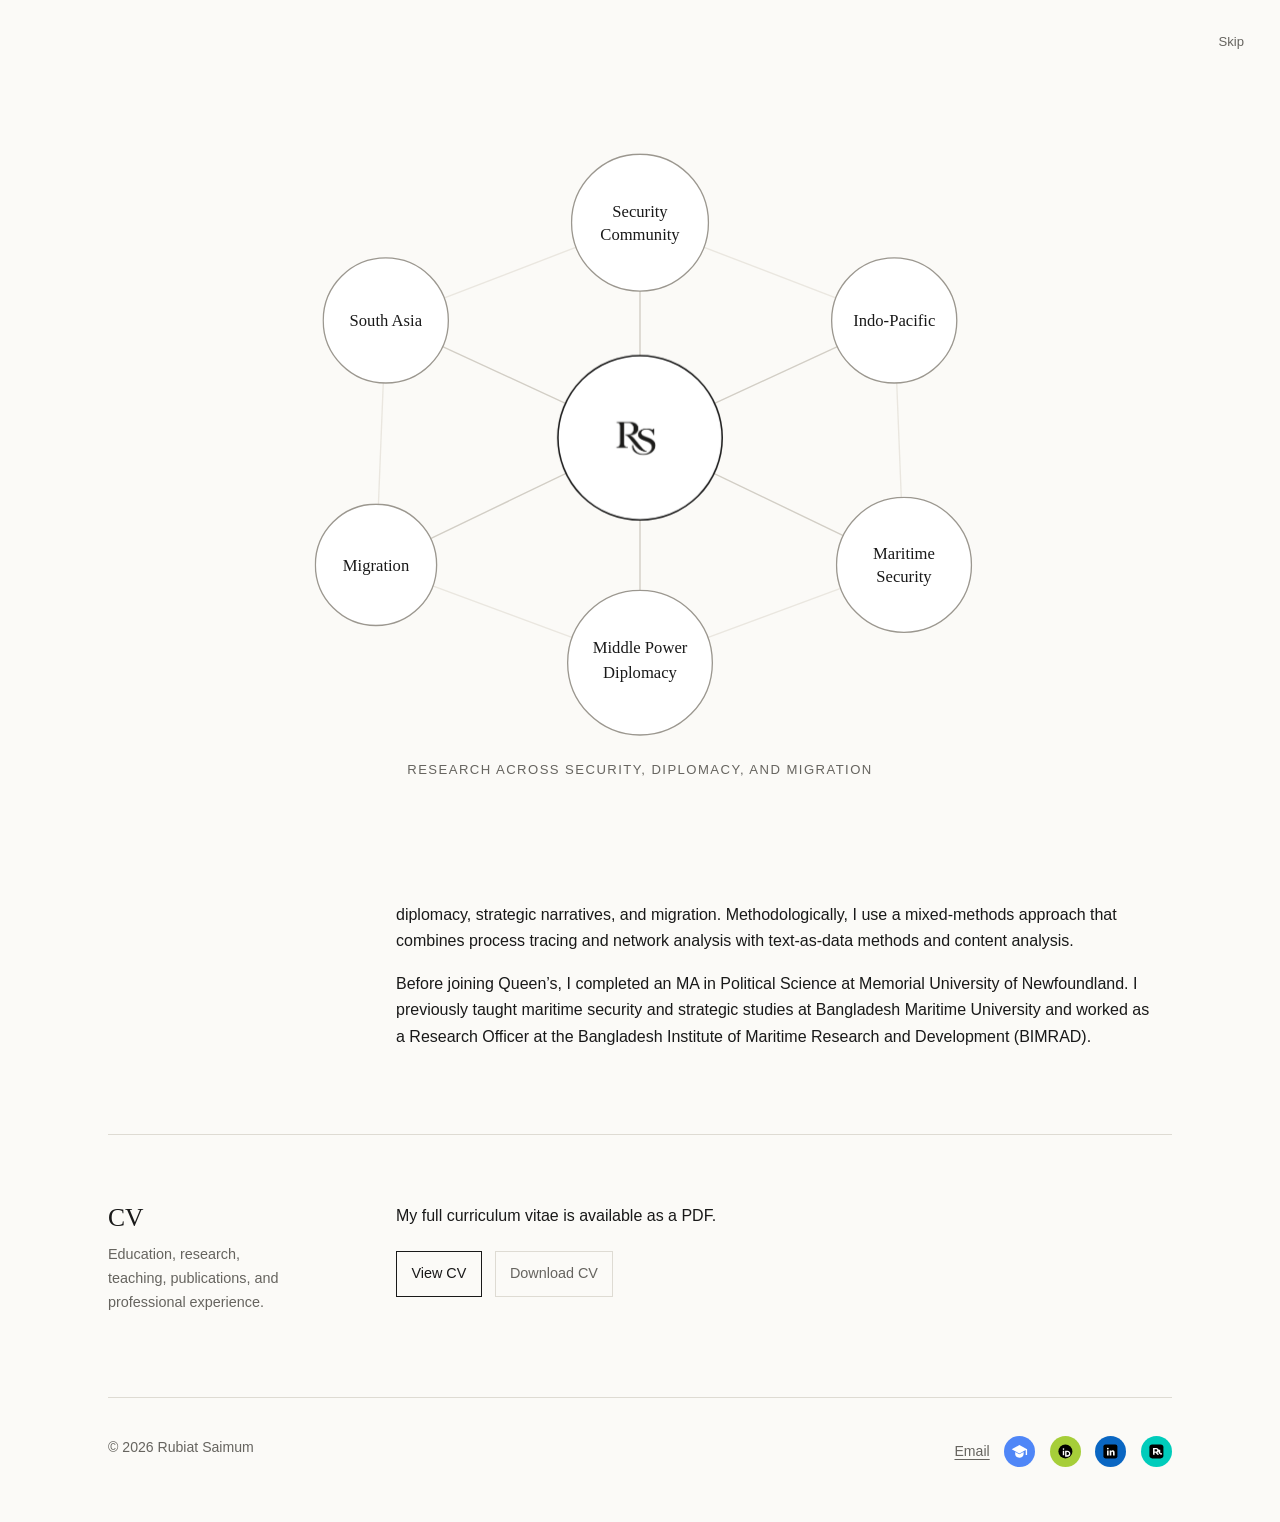
==== commit 3c8ea500: "Add files via upload" ====
--- a/index.html
+++ b/index.html
@@ -20,8 +20,65 @@
   <meta name="twitter:description" content="PhD student working at the intersection of international security, diplomacy, and migration.">
   <meta name="twitter:image" content="https://rubiatsaimum.com/presentation-talk.jpg">
   <link rel="stylesheet" href="styles.css">
+  <script>
+    (() => {
+      try {
+        const forceIntro = new URLSearchParams(location.search).get('intro') === '1';
+        const reducedMotion = window.matchMedia('(prefers-reduced-motion: reduce)').matches;
+        if (!reducedMotion && (forceIntro || !localStorage.getItem('rsNetworkIntroSeen'))) {
+          document.documentElement.classList.add('intro-pending');
+        }
+      } catch (e) {}
+    })();
+  </script>
 </head>
 <body>
+<div class="site-intro" id="site-intro" aria-hidden="true">
+  <button class="intro-skip" type="button" data-intro-skip>Skip</button>
+  <div class="intro-stage" aria-label="Research network introduction">
+    <svg class="intro-network" viewBox="0 0 900 650" role="img" aria-label="Research network surrounding the RS monogram">
+      <g class="intro-lines" aria-hidden="true">
+        <line class="intro-line l1" x1="450" y1="325" x2="450" y2="105"></line>
+        <line class="intro-line l2" x1="450" y1="325" x2="710" y2="205"></line>
+        <line class="intro-line l3" x1="450" y1="325" x2="720" y2="455"></line>
+        <line class="intro-line l4" x1="450" y1="325" x2="450" y2="555"></line>
+        <line class="intro-line l5" x1="450" y1="325" x2="180" y2="455"></line>
+        <line class="intro-line l6" x1="450" y1="325" x2="190" y2="205"></line>
+        <line class="intro-line outer l7" x1="450" y1="105" x2="710" y2="205"></line>
+        <line class="intro-line outer l8" x1="710" y1="205" x2="720" y2="455"></line>
+        <line class="intro-line outer l9" x1="720" y1="455" x2="450" y2="555"></line>
+        <line class="intro-line outer l10" x1="450" y1="555" x2="180" y2="455"></line>
+        <line class="intro-line outer l11" x1="180" y1="455" x2="190" y2="205"></line>
+        <line class="intro-line outer l12" x1="190" y1="205" x2="450" y2="105"></line>
+      </g>
+
+      <g class="intro-center">
+        <circle cx="450" cy="325" r="84"></circle>
+        <image href="rs-monogram.png" x="385" y="289" width="130" height="72" preserveAspectRatio="xMidYMid meet"></image>
+      </g>
+
+      <g class="intro-node n1" transform="translate(450 105)">
+        <circle r="70"></circle><text text-anchor="middle" y="-6">Security</text><text text-anchor="middle" y="18">Community</text>
+      </g>
+      <g class="intro-node n2" transform="translate(710 205)">
+        <circle r="64"></circle><text text-anchor="middle" y="6">Indo-Pacific</text>
+      </g>
+      <g class="intro-node n3" transform="translate(720 455)">
+        <circle r="69"></circle><text text-anchor="middle" y="-6">Maritime</text><text text-anchor="middle" y="18">Security</text>
+      </g>
+      <g class="intro-node n4" transform="translate(450 555)">
+        <circle r="74"></circle><text text-anchor="middle" y="-10">Middle Power</text><text text-anchor="middle" y="16">Diplomacy</text>
+      </g>
+      <g class="intro-node n5" transform="translate(180 455)">
+        <circle r="62"></circle><text text-anchor="middle" y="6">Migration</text>
+      </g>
+      <g class="intro-node n6" transform="translate(190 205)">
+        <circle r="64"></circle><text text-anchor="middle" y="6">South Asia</text>
+      </g>
+    </svg>
+    <div class="intro-caption">Research across security, diplomacy, and migration</div>
+  </div>
+</div>
 <a class="skip-link" href="#main">Skip to content</a>
 <header class="site-header">
   <div class="header-inner">
--- a/styles.css
+++ b/styles.css
@@ -426,3 +426,118 @@
 .linkedin { background: #0a66c2; }
 .researchgate { background: #00ccbb; }
 @media (max-width: 820px) { .footer-links.icon-links { justify-content: flex-start; } }
+
+
+/* First-visit research network intro */
+.site-intro {
+  display: none;
+  position: fixed;
+  inset: 0;
+  z-index: 9999;
+  background: var(--bg);
+  color: var(--text);
+  opacity: 1;
+  transition: opacity .5s ease, visibility .5s ease;
+}
+html.intro-pending .site-intro,
+.site-intro.is-running { display: grid; place-items: center; }
+body.intro-active { overflow: hidden; }
+.site-intro.is-leaving { opacity: 0; visibility: hidden; pointer-events: none; }
+.intro-stage {
+  width: min(92vw, 880px);
+  display: grid;
+  justify-items: center;
+  gap: .2rem;
+}
+.intro-network {
+  display: block;
+  width: 100%;
+  max-height: 78vh;
+  overflow: visible;
+}
+.intro-lines line {
+  stroke: #c7c2b8;
+  stroke-width: 1.4;
+  vector-effect: non-scaling-stroke;
+  stroke-dasharray: 900;
+  stroke-dashoffset: 900;
+  opacity: .78;
+}
+.intro-lines .outer { stroke: #ddd8ce; opacity: .56; }
+.site-intro.is-running .intro-line { animation: intro-draw .78s cubic-bezier(.22,.8,.32,1) forwards; }
+.site-intro.is-running .l1 { animation-delay: .18s; }
+.site-intro.is-running .l2 { animation-delay: .26s; }
+.site-intro.is-running .l3 { animation-delay: .34s; }
+.site-intro.is-running .l4 { animation-delay: .42s; }
+.site-intro.is-running .l5 { animation-delay: .50s; }
+.site-intro.is-running .l6 { animation-delay: .58s; }
+.site-intro.is-running .l7 { animation-delay: .72s; }
+.site-intro.is-running .l8 { animation-delay: .78s; }
+.site-intro.is-running .l9 { animation-delay: .84s; }
+.site-intro.is-running .l10 { animation-delay: .90s; }
+.site-intro.is-running .l11 { animation-delay: .96s; }
+.site-intro.is-running .l12 { animation-delay: 1.02s; }
+
+.intro-center { opacity: 0; transform-origin: 450px 325px; transform: scale(.72); }
+.intro-center circle { fill: #fff; stroke: var(--text); stroke-width: 1.6; }
+.site-intro.is-running .intro-center { animation: intro-center-in .65s cubic-bezier(.16,.84,.29,1.18) .05s forwards, intro-pulse .85s ease 1.55s 1; }
+
+.intro-node {
+  opacity: 0;
+  transform-box: fill-box;
+  transform-origin: center;
+  scale: .65;
+}
+.intro-node circle { fill: #fff; stroke: #9b978f; stroke-width: 1.35; }
+.intro-node text {
+  fill: var(--text);
+  font-family: Georgia, "Times New Roman", serif;
+  font-size: 17px;
+  pointer-events: none;
+}
+.site-intro.is-running .intro-node { animation: intro-node-in .5s cubic-bezier(.16,.84,.29,1.14) forwards; }
+.site-intro.is-running .n1 { animation-delay: .46s; }
+.site-intro.is-running .n2 { animation-delay: .58s; }
+.site-intro.is-running .n3 { animation-delay: .70s; }
+.site-intro.is-running .n4 { animation-delay: .82s; }
+.site-intro.is-running .n5 { animation-delay: .94s; }
+.site-intro.is-running .n6 { animation-delay: 1.06s; }
+
+.intro-caption {
+  opacity: 0;
+  color: var(--muted);
+  font-size: .82rem;
+  letter-spacing: .11em;
+  text-transform: uppercase;
+  transform: translateY(8px);
+}
+.site-intro.is-running .intro-caption { animation: intro-caption-in .45s ease 1.42s forwards; }
+.intro-skip {
+  position: absolute;
+  top: 24px;
+  right: 28px;
+  border: 0;
+  background: transparent;
+  color: var(--muted);
+  font: inherit;
+  font-size: .82rem;
+  cursor: pointer;
+  padding: .45rem .5rem;
+}
+.intro-skip:hover, .intro-skip:focus-visible { color: var(--text); text-decoration: underline; text-underline-offset: 4px; }
+
+@keyframes intro-draw { to { stroke-dashoffset: 0; } }
+@keyframes intro-center-in { to { opacity: 1; transform: scale(1); } }
+@keyframes intro-node-in { to { opacity: 1; scale: 1; } }
+@keyframes intro-caption-in { to { opacity: 1; transform: translateY(0); } }
+@keyframes intro-pulse { 0%,100% { transform: scale(1); } 50% { transform: scale(1.07); } }
+
+@media (max-width: 650px) {
+  .intro-stage { width: min(98vw, 700px); }
+  .intro-network { max-height: 72vh; }
+  .intro-node text { font-size: 19px; }
+  .intro-caption { width: 82%; text-align: center; font-size: .72rem; }
+}
+@media (prefers-reduced-motion: reduce) {
+  .site-intro { display: none !important; }
+}
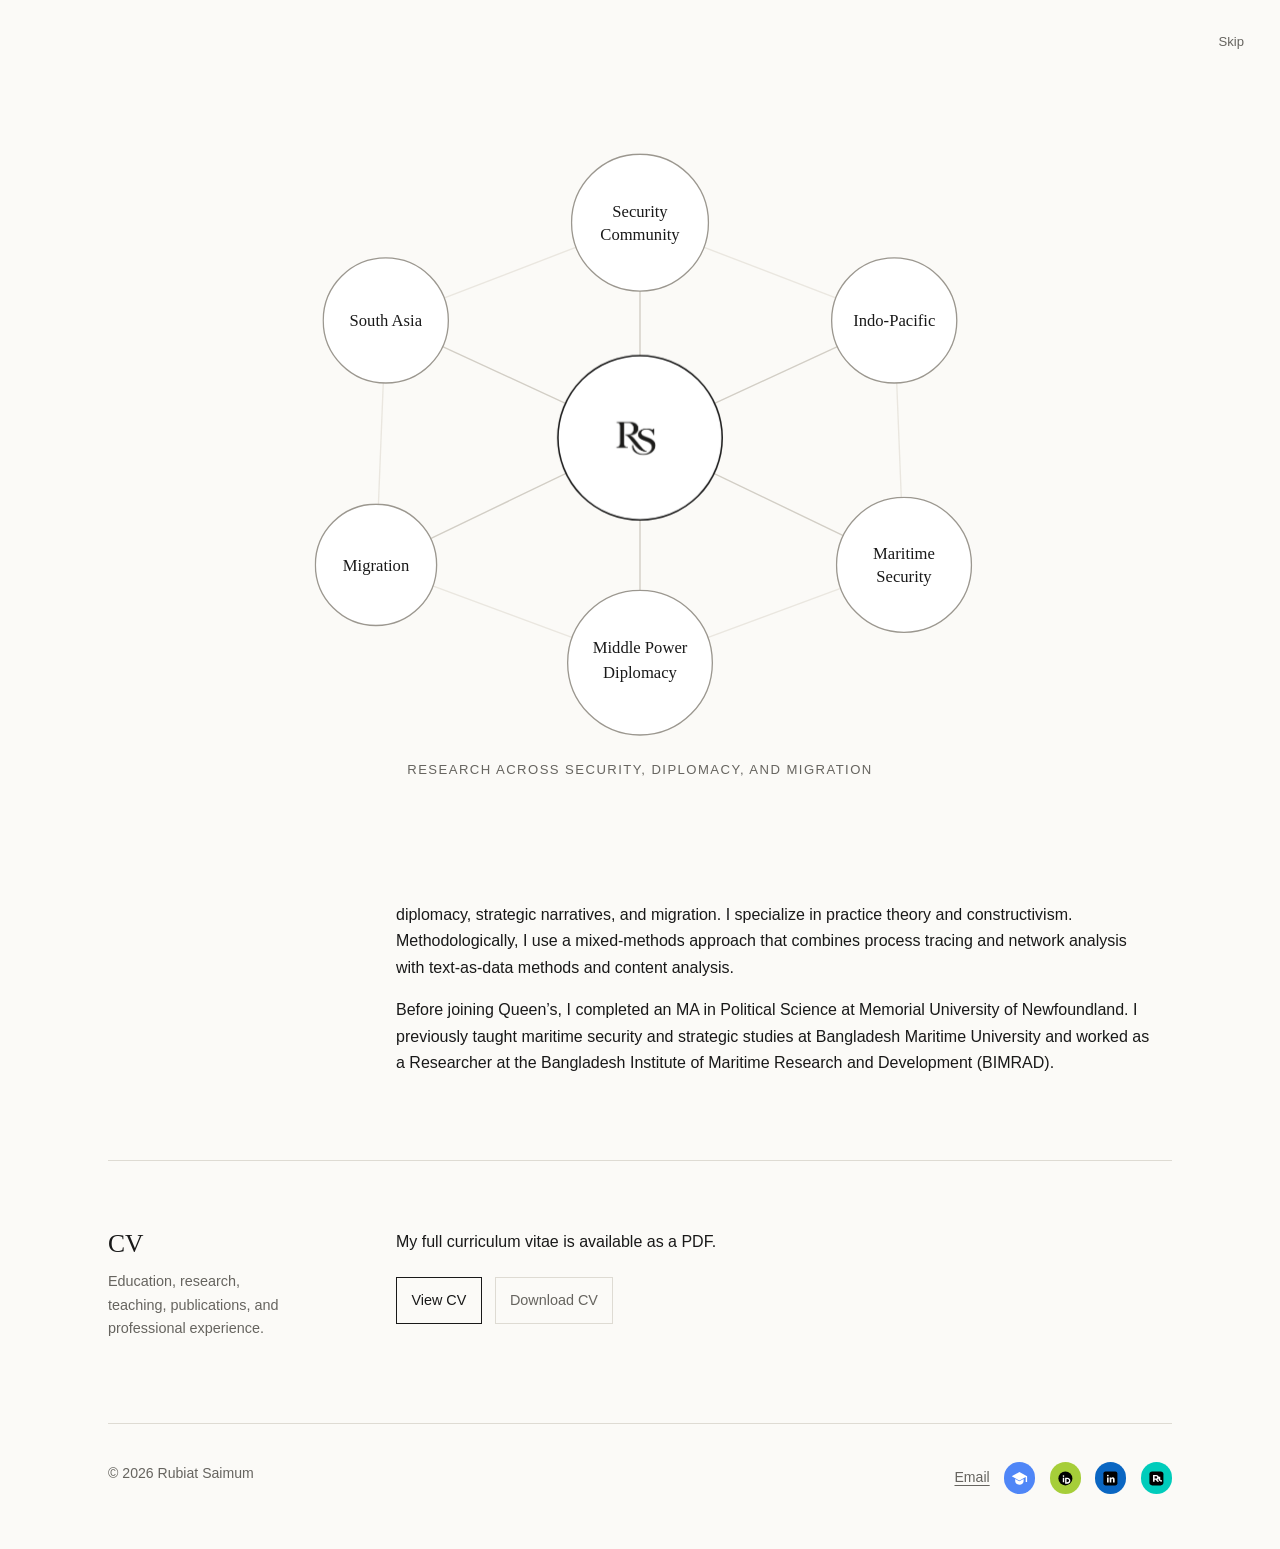
==== commit 6ac1b387: "Update index.html" ====
--- a/index.html
+++ b/index.html
@@ -23,11 +23,8 @@
   <script>
     (() => {
       try {
-        const forceIntro = new URLSearchParams(location.search).get('intro') === '1';
         const reducedMotion = window.matchMedia('(prefers-reduced-motion: reduce)').matches;
-        if (!reducedMotion && (forceIntro || !localStorage.getItem('rsNetworkIntroSeen'))) {
-          document.documentElement.classList.add('intro-pending');
-        }
+        if (!reducedMotion) document.documentElement.classList.add('intro-pending');
       } catch (e) {}
     })();
   </script>
@@ -139,8 +136,8 @@
       </div>
       <div class="content">
         <p>I am a PhD student in the Department of Political Studies at Queen’s University and a graduate researcher at the Centre for International and Defence Policy (CIDP). My doctoral research examines how major regional powers, or “anchor states,” enable or constrain security communities in their regions, and under what conditions they contribute to their destabilization.</p>
-        <p>My broader research spans South Asian security, maritime security and governance, middle-power diplomacy, strategic narratives, and migration. Methodologically, I use a mixed-methods approach that combines process tracing and network analysis with text-as-data methods and content analysis.</p>
-        <p>Before joining Queen’s, I completed an MA in Political Science at Memorial University of Newfoundland. I previously taught maritime security and strategic studies at Bangladesh Maritime University and worked as a Research Officer at the Bangladesh Institute of Maritime Research and Development (BIMRAD).</p>
+        <p>My broader research spans South Asian security, maritime security and governance, middle-power diplomacy, strategic narratives, and migration. I specialize in practice theory and constructivism. Methodologically, I use a mixed-methods approach that combines process tracing and network analysis with text-as-data methods and content analysis.</p>
+        <p>Before joining Queen’s, I completed an MA in Political Science at Memorial University of Newfoundland. I previously taught maritime security and strategic studies at Bangladesh Maritime University and worked as a Researcher at the Bangladesh Institute of Maritime Research and Development (BIMRAD).</p>
       </div>
     </div>
   </section>
--- a/styles.css
+++ b/styles.css
@@ -541,3 +541,31 @@
 @media (prefers-reduced-motion: reduce) {
   .site-intro { display: none !important; }
 }
+
+/* Short repeat-visit version of the intro */
+.site-intro.is-repeat { transition-duration: .28s; }
+.site-intro.is-repeat .intro-line { animation-duration: .28s; }
+.site-intro.is-repeat .l1 { animation-delay: .04s; }
+.site-intro.is-repeat .l2 { animation-delay: .07s; }
+.site-intro.is-repeat .l3 { animation-delay: .10s; }
+.site-intro.is-repeat .l4 { animation-delay: .13s; }
+.site-intro.is-repeat .l5 { animation-delay: .16s; }
+.site-intro.is-repeat .l6 { animation-delay: .19s; }
+.site-intro.is-repeat .l7 { animation-delay: .23s; }
+.site-intro.is-repeat .l8 { animation-delay: .26s; }
+.site-intro.is-repeat .l9 { animation-delay: .29s; }
+.site-intro.is-repeat .l10 { animation-delay: .32s; }
+.site-intro.is-repeat .l11 { animation-delay: .35s; }
+.site-intro.is-repeat .l12 { animation-delay: .38s; }
+.site-intro.is-repeat .intro-center {
+  animation: intro-center-in .28s cubic-bezier(.16,.84,.29,1.18) .02s forwards, intro-pulse .34s ease .56s 1;
+}
+.site-intro.is-repeat .intro-node { animation-duration: .22s; }
+.site-intro.is-repeat .n1 { animation-delay: .18s; }
+.site-intro.is-repeat .n2 { animation-delay: .23s; }
+.site-intro.is-repeat .n3 { animation-delay: .28s; }
+.site-intro.is-repeat .n4 { animation-delay: .33s; }
+.site-intro.is-repeat .n5 { animation-delay: .38s; }
+.site-intro.is-repeat .n6 { animation-delay: .43s; }
+.site-intro.is-repeat .intro-caption { animation: intro-caption-in .2s ease .52s forwards; }
+.site-intro.is-repeat .intro-skip { opacity: .72; }
